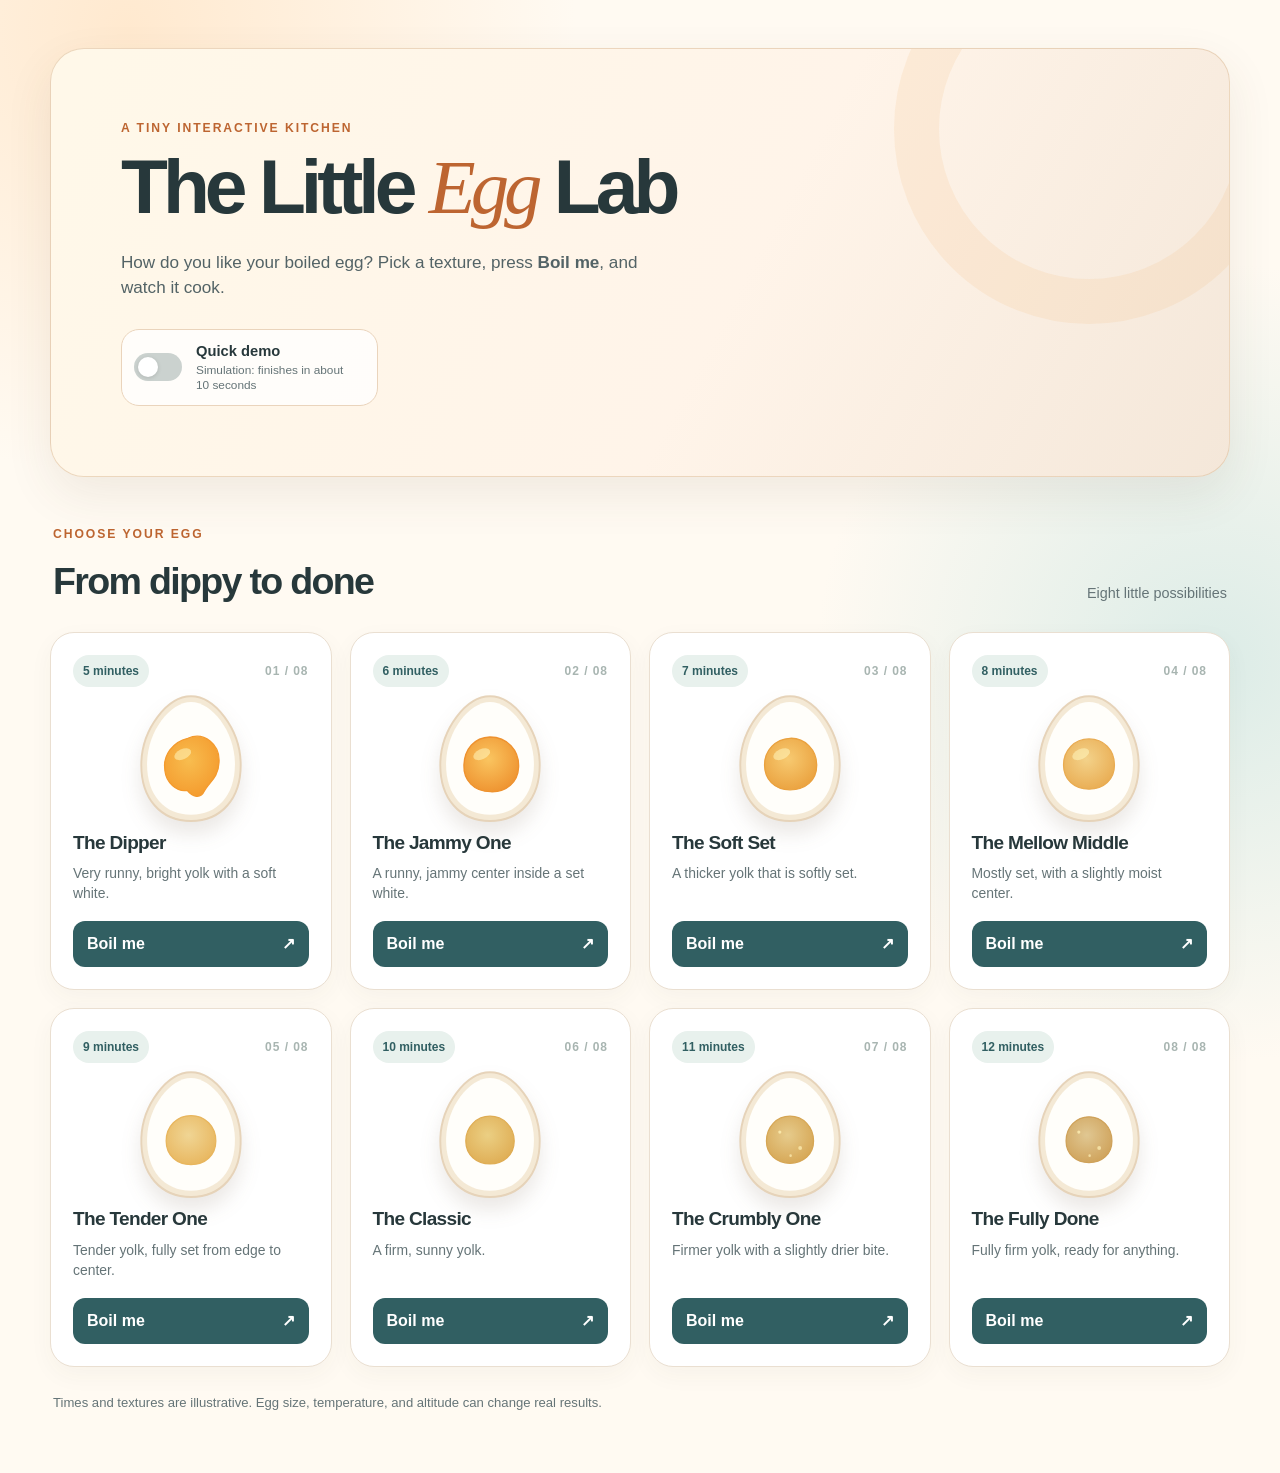
==== HW1/index.html @ b28ab468 "Initial commit" ====
<!doctype html>
<html lang="en">
<head>
  <meta charset="UTF-8">
  <meta name="viewport" content="width=device-width, initial-scale=1">
  <meta name="theme-color" content="#fff7ed">
  <title>The Little Egg Lab</title>
  <link rel="stylesheet" href="style.css">
  <script src="script.js" defer></script>
</head>
<body>
  <main class="page-shell">
    <section id="choices-view" class="view" aria-labelledby="page-title">
      <header class="hero">
        <p class="eyebrow">A tiny interactive kitchen</p>
        <h1 id="page-title">The Little <em>Egg</em> Lab</h1>
        <p class="hero-copy">How do you like your boiled egg? Pick a texture, press <strong>Boil me</strong>, and watch it cook.</p>
        <label class="demo-control">
          <input id="quick-demo" type="checkbox">
          <span class="switch" aria-hidden="true"></span>
          <span class="demo-text"><strong>Quick demo</strong><small>Simulation: finishes in about 10 seconds</small></span>
        </label>
      </header>

      <div class="section-heading">
        <div>
          <p class="eyebrow">Choose your egg</p>
          <h2>From dippy to done</h2>
        </div>
        <p>Eight little possibilities</p>
      </div>
      <div id="egg-grid" class="egg-grid"></div>
      <p class="footnote">Times and textures are illustrative. Egg size, temperature, and altitude can change real results.</p>
    </section>

    <section id="cooking-view" class="view stage-view" aria-labelledby="stage-title" hidden>
      <div class="stage-card">
        <p class="eyebrow">Your egg is on its way</p>
        <h2 id="stage-title" tabindex="-1">Getting ready</h2>
        <p id="selected-label" class="stage-selection"></p>
        <div class="stage-visual" aria-hidden="true">
          <div class="pot">
            <span class="bubble bubble-one"></span>
            <span class="bubble bubble-two"></span>
            <span class="bubble bubble-three"></span>
            <span class="pot-egg"></span>
          </div>
        </div>
        <p id="countdown-number" class="big-number" aria-live="polite"></p>
        <p id="timer-number" class="big-number timer-number" role="timer" aria-live="off" hidden></p>
        <p id="stage-status" class="stage-status" aria-live="polite"></p>
        <p id="demo-note" class="demo-note" hidden>Quick demo is a simulation. Your chosen egg still gets its own result.</p>
      </div>
    </section>

    <section id="result-view" class="view stage-view" aria-labelledby="result-title" hidden>
      <div class="result-card">
        <p class="eyebrow">Ding! It's ready</p>
        <h2 id="result-title" tabindex="-1">Your egg is ready</h2>
        <div id="result-art" class="result-art" aria-hidden="true"></div>
        <p id="result-minutes" class="result-minutes"></p>
        <p id="result-texture" class="result-texture"></p>
        <div class="serving-box">
          <span aria-hidden="true">✦</span>
          <p id="result-serving"></p>
        </div>
        <button id="try-another" class="primary-button" type="button">Try another egg <span aria-hidden="true">↗</span></button>
      </div>
    </section>
  </main>
</body>
</html>
---- HW1/style.css ----
:root {
  --ink: #27383b;
  --muted: #657477;
  --cream: #fffaf2;
  --paper: #ffffff;
  --peach: #f8e5cf;
  --orange: #e9954b;
  --orange-dark: #bd6531;
  --teal: #315f62;
  --border: #eadfd1;
  --shadow: 0 18px 48px rgba(91, 66, 44, .09);
}

* { box-sizing: border-box; }
html { scroll-behavior: smooth; }
body {
  margin: 0;
  min-width: 320px;
  color: var(--ink);
  background:
    radial-gradient(circle at 10% 2%, #ffe9cf 0, transparent 28rem),
    radial-gradient(circle at 95% 45%, #dcece7 0, transparent 25rem),
    var(--cream);
  font-family: ui-rounded, "Avenir Next", Avenir, -apple-system, BlinkMacSystemFont, "Segoe UI", sans-serif;
  line-height: 1.5;
}
button, input { font: inherit; }
button { cursor: pointer; }
button:focus-visible, input:focus-visible + .switch, h2:focus-visible {
  outline: 3px solid var(--teal);
  outline-offset: 4px;
}
[hidden] { display: none !important; }
.page-shell { width: min(1180px, calc(100% - 40px)); margin: 0 auto; padding: 48px 0 60px; }
.eyebrow {
  margin: 0 0 10px;
  color: var(--orange-dark);
  font-size: .76rem;
  font-weight: 800;
  letter-spacing: .16em;
  text-transform: uppercase;
}
.hero {
  position: relative;
  overflow: hidden;
  padding: clamp(34px, 6vw, 70px);
  border: 1px solid rgba(224, 194, 161, .6);
  border-radius: 34px;
  background: linear-gradient(118deg, #fff8e9 4%, #fff4e9 58%, #f4e7d9);
  box-shadow: var(--shadow);
}
.hero::after {
  content: "";
  position: absolute;
  width: 300px;
  height: 300px;
  right: -55px;
  top: -115px;
  border: 45px solid rgba(239, 175, 109, .14);
  border-radius: 50%;
  pointer-events: none;
}
.hero h1 {
  position: relative;
  z-index: 1;
  margin: 0;
  max-width: 670px;
  font-size: clamp(2.7rem, 6vw, 5.2rem);
  line-height: 1.02;
  letter-spacing: -.065em;
}
.hero h1 em { color: var(--orange-dark); font-family: Georgia, serif; font-weight: 500; }
.hero-copy { position: relative; z-index: 1; max-width: 520px; margin: 22px 0 28px; color: #536366; font-size: 1.07rem; }
.demo-control {
  position: relative;
  z-index: 1;
  display: inline-flex;
  align-items: center;
  gap: 14px;
  padding: 12px 18px 12px 12px;
  border: 1px solid #ead4bc;
  border-radius: 18px;
  background: rgba(255,255,255,.76);
  cursor: pointer;
}
.demo-control input { position: absolute; opacity: 0; width: 1px; height: 1px; }
.switch {
  position: relative;
  flex: 0 0 48px;
  height: 28px;
  border-radius: 99px;
  background: #cbd2cf;
  transition: background .2s;
}
.switch::after {
  content: "";
  position: absolute;
  top: 4px;
  left: 4px;
  width: 20px;
  height: 20px;
  border-radius: 50%;
  background: white;
  box-shadow: 0 1px 4px #0002;
  transition: transform .2s;
}
.demo-control input:checked + .switch { background: var(--teal); }
.demo-control input:checked + .switch::after { transform: translateX(20px); }
.demo-text { display: flex; flex-direction: column; line-height: 1.25; }
.demo-text strong { font-size: .92rem; }
.demo-text small { margin-top: 3px; color: var(--muted); font-size: .74rem; }
.section-heading { display: flex; align-items: end; justify-content: space-between; gap: 20px; margin: 48px 3px 22px; }
.section-heading h2 { margin: 0; font-size: clamp(1.65rem, 3vw, 2.35rem); letter-spacing: -.045em; }
.section-heading > p { margin: 0 0 5px; color: var(--muted); font-size: .9rem; }
.egg-grid { display: grid; grid-template-columns: repeat(4, minmax(0, 1fr)); gap: 18px; }
.egg-card {
  display: flex;
  flex-direction: column;
  min-height: 350px;
  padding: 22px;
  border: 1px solid var(--border);
  border-radius: 24px;
  background: var(--paper);
  box-shadow: 0 8px 24px rgba(78, 60, 42, .045);
  transition: transform .2s, box-shadow .2s;
}
.egg-card:hover { transform: translateY(-4px); box-shadow: var(--shadow); }
.card-top { display: flex; align-items: center; justify-content: space-between; gap: 12px; }
.minute-badge { padding: 7px 10px; border-radius: 99px; color: var(--teal); background: #e8f1ed; font-size: .75rem; font-weight: 800; white-space: nowrap; }
.card-number { color: #a8b5b1; font-size: .75rem; font-weight: 800; letter-spacing: .08em; }
.egg-art { display: grid; place-items: center; min-height: 142px; }
.egg-art svg { display: block; width: 120px; height: 140px; filter: drop-shadow(0 12px 10px rgba(90, 63, 38, .12)); }
.egg-card h3 { margin: 0 0 6px; font-size: 1.19rem; letter-spacing: -.035em; }
.egg-card p { margin: 0 0 18px; color: var(--muted); font-size: .87rem; line-height: 1.45; }
.card-button, .primary-button {
  border: 0;
  border-radius: 12px;
  color: white;
  background: var(--teal);
  font-weight: 800;
  transition: background .2s, transform .2s;
}
.card-button:hover, .primary-button:hover { background: #214548; transform: translateY(-1px); }
.card-button { display: flex; justify-content: space-between; align-items: center; width: 100%; margin-top: auto; padding: 11px 14px; }
.footnote { margin: 26px 3px 0; color: var(--muted); font-size: .82rem; }
.stage-view { min-height: calc(100vh - 110px); display: grid; place-items: center; }
.stage-card, .result-card {
  width: min(610px, 100%);
  padding: clamp(28px, 5vw, 52px);
  border: 1px solid var(--border);
  border-radius: 32px;
  background: #fffdf9;
  box-shadow: var(--shadow);
  text-align: center;
}
.stage-card h2, .result-card h2 { margin: 0; font-size: clamp(2rem, 5vw, 3.1rem); letter-spacing: -.055em; line-height: 1.1; }
.stage-selection { margin: 13px 0 0; color: var(--muted); }
.stage-visual { display: grid; place-items: center; height: 205px; margin: 12px auto 0; }
.pot { position: relative; width: 195px; height: 120px; margin-top: 50px; border: 7px solid #416d70; border-top: 12px solid #294f52; border-radius: 16px 16px 76px 76px; background: #b8d9d3; box-shadow: inset 0 -12px #94c2bb, 0 14px 20px #294f5218; }
.pot::before, .pot::after { content: ""; position: absolute; top: 17px; width: 28px; height: 16px; border: 6px solid #416d70; }
.pot::before { left: -35px; border-right: 0; border-radius: 8px 0 0 8px; }
.pot::after { right: -35px; border-left: 0; border-radius: 0 8px 8px 0; }
.pot-egg { position: absolute; left: 65px; top: 20px; width: 49px; height: 65px; border-radius: 50% 50% 48% 48%; background: #fff7e9; transform: rotate(-15deg); }
.bubble { position: absolute; bottom: 115px; width: 12px; height: 12px; border: 2px solid #8bbdb7; border-radius: 50%; animation: rise 2s ease-in-out infinite; }
.bubble-one { left: 35px; } .bubble-two { left: 95px; animation-delay: .6s; } .bubble-three { left: 145px; animation-delay: 1.1s; }
@keyframes rise { 0% { opacity: 0; transform: translateY(10px) scale(.6); } 50% { opacity: 1; } 100% { opacity: 0; transform: translateY(-35px) scale(1.2); } }
.big-number { margin: 0; color: var(--orange-dark); font-size: clamp(5rem, 13vw, 8rem); font-weight: 850; line-height: 1; letter-spacing: -.08em; font-variant-numeric: tabular-nums; }
.timer-number { font-size: clamp(4rem, 11vw, 6.5rem); }
.stage-status { min-height: 1.5em; margin: 16px 0 0; color: var(--teal); font-weight: 750; }
.demo-note { margin: 18px 0 0; color: var(--muted); font-size: .84rem; }
.result-art { display: grid; place-items: center; height: 275px; margin: 13px auto 0; }
.result-art svg { width: 220px; height: 255px; filter: drop-shadow(0 16px 13px rgba(90, 63, 38, .13)); }
.result-minutes { margin: 0; color: var(--orange-dark); font-weight: 850; text-transform: uppercase; letter-spacing: .13em; font-size: .8rem; }
.result-texture { margin: 9px 0 22px; font-size: 1.13rem; font-weight: 700; }
.serving-box { display: flex; justify-content: center; align-items: flex-start; gap: 12px; margin: 0 0 24px; padding: 16px; border-radius: 16px; color: var(--teal); background: #eaf3ee; text-align: left; }
.serving-box span { color: var(--orange-dark); }
.serving-box p { margin: 0; }
.primary-button { padding: 14px 22px; }
.primary-button span { margin-left: 14px; }
@media (max-width: 900px) { .egg-grid { grid-template-columns: repeat(2, minmax(0, 1fr)); } }
@media (max-width: 560px) {
  .page-shell { width: min(100% - 28px, 420px); padding-top: 18px; }
  .hero { padding: 31px 25px; border-radius: 26px; }
  .hero::after { width: 180px; height: 180px; right: -75px; top: -75px; }
  .hero-copy { font-size: .95rem; }
  .section-heading { align-items: start; margin-top: 38px; }
  .section-heading > p { display: none; }
  .egg-grid { grid-template-columns: 1fr; gap: 13px; }
  .egg-card { min-height: 250px; display: grid; grid-template-columns: 125px 1fr; column-gap: 12px; padding: 17px; }
  .card-top { grid-column: 1 / -1; }
  .egg-art { grid-row: 2 / 5; min-height: 115px; }
  .egg-art svg { width: 102px; height: 116px; }
  .egg-card h3 { align-self: end; }
  .egg-card p { margin-bottom: 10px; }
  .card-button { grid-column: 1 / -1; }
  .stage-view { min-height: calc(100vh - 36px); }
}
@media (prefers-reduced-motion: reduce) {
  *, *::before, *::after { animation-duration: .01ms !important; transition-duration: .01ms !important; scroll-behavior: auto !important; }
}
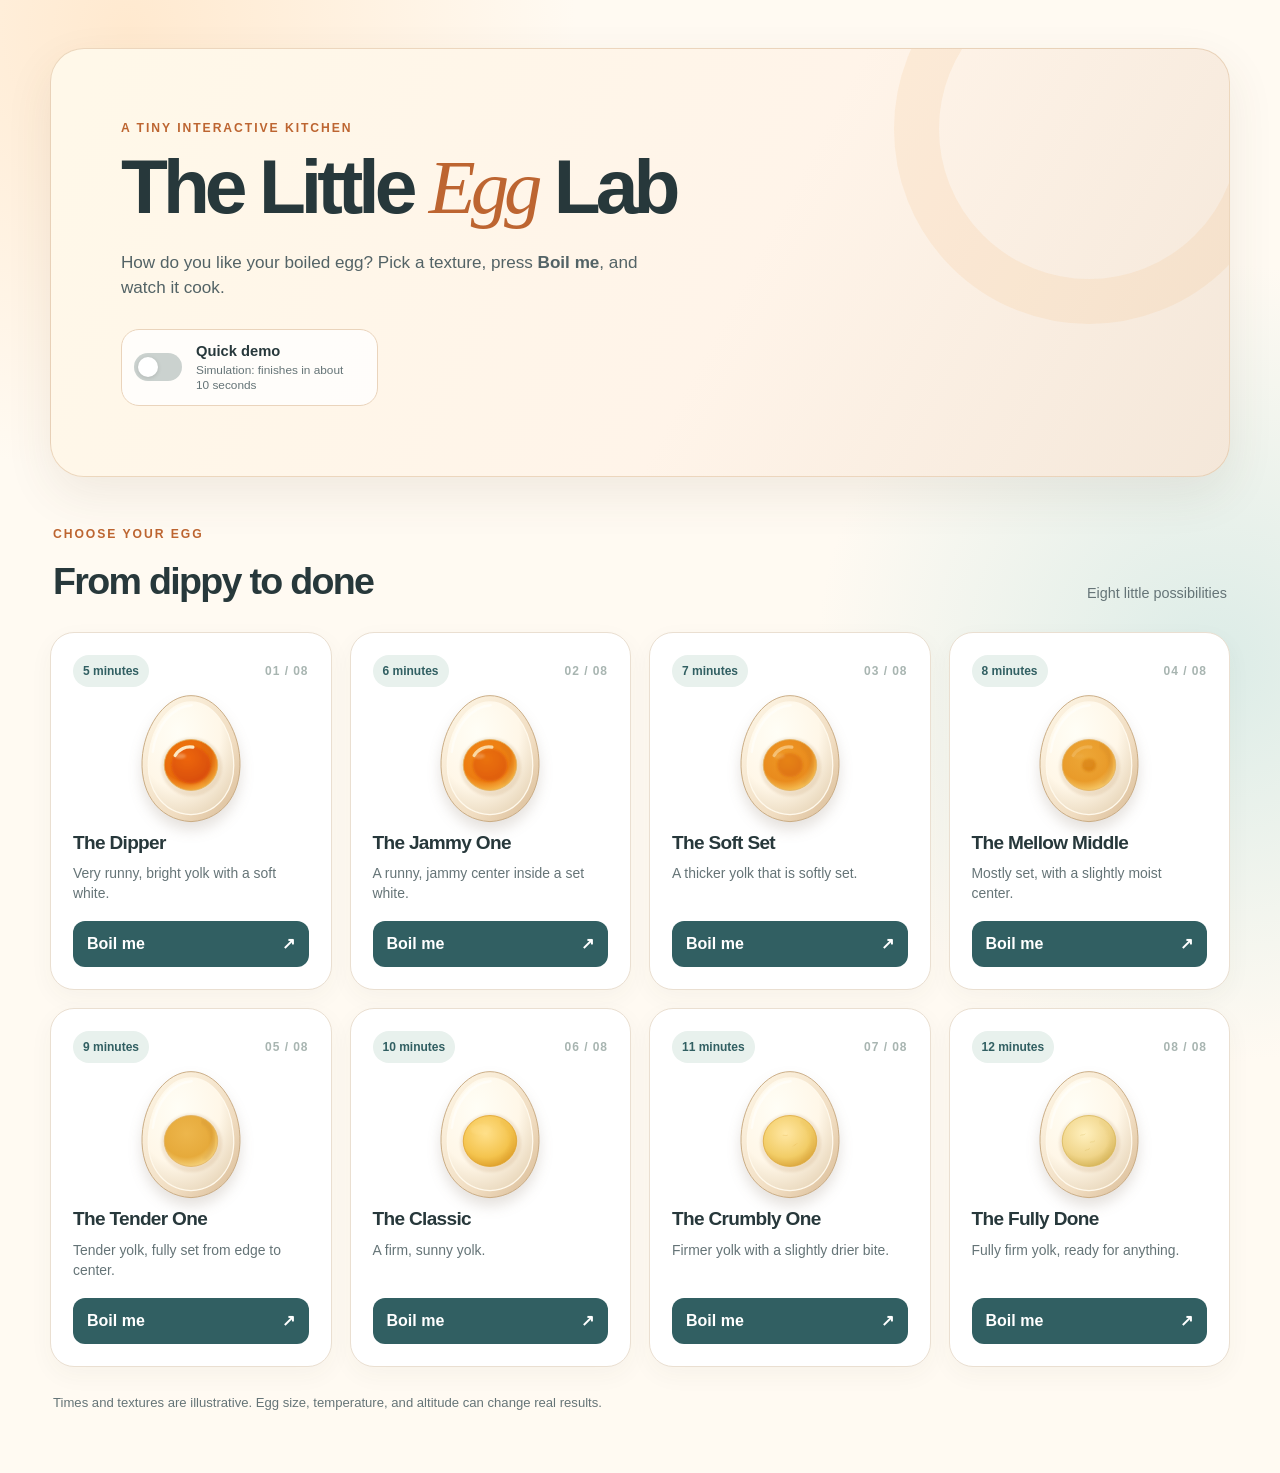
==== commit 658a009f: "activity ac" ====
--- a/HW1/index.html
+++ b/HW1/index.html
@@ -57,7 +57,7 @@
       <div class="result-card">
         <p class="eyebrow">Ding! It's ready</p>
         <h2 id="result-title" tabindex="-1">Your egg is ready</h2>
-        <div id="result-art" class="result-art" aria-hidden="true"></div>
+        <div id="result-art" class="result-art"></div>
         <p id="result-minutes" class="result-minutes"></p>
         <p id="result-texture" class="result-texture"></p>
         <div class="serving-box">
--- a/HW1/style.css
+++ b/HW1/style.css
@@ -129,7 +129,7 @@
 .minute-badge { padding: 7px 10px; border-radius: 99px; color: var(--teal); background: #e8f1ed; font-size: .75rem; font-weight: 800; white-space: nowrap; }
 .card-number { color: #a8b5b1; font-size: .75rem; font-weight: 800; letter-spacing: .08em; }
 .egg-art { display: grid; place-items: center; min-height: 142px; }
-.egg-art svg { display: block; width: 120px; height: 140px; filter: drop-shadow(0 12px 10px rgba(90, 63, 38, .12)); }
+.egg-art svg { display: block; width: 120px; height: 140px; filter: drop-shadow(0 8px 7px rgba(95, 70, 45, .16)); }
 .egg-card h3 { margin: 0 0 6px; font-size: 1.19rem; letter-spacing: -.035em; }
 .egg-card p { margin: 0 0 18px; color: var(--muted); font-size: .87rem; line-height: 1.45; }
 .card-button, .primary-button {
@@ -169,7 +169,7 @@
 .stage-status { min-height: 1.5em; margin: 16px 0 0; color: var(--teal); font-weight: 750; }
 .demo-note { margin: 18px 0 0; color: var(--muted); font-size: .84rem; }
 .result-art { display: grid; place-items: center; height: 275px; margin: 13px auto 0; }
-.result-art svg { width: 220px; height: 255px; filter: drop-shadow(0 16px 13px rgba(90, 63, 38, .13)); }
+.result-art svg { width: 220px; height: 255px; filter: drop-shadow(0 11px 12px rgba(95, 70, 45, .15)); }
 .result-minutes { margin: 0; color: var(--orange-dark); font-weight: 850; text-transform: uppercase; letter-spacing: .13em; font-size: .8rem; }
 .result-texture { margin: 9px 0 22px; font-size: 1.13rem; font-weight: 700; }
 .serving-box { display: flex; justify-content: center; align-items: flex-start; gap: 12px; margin: 0 0 24px; padding: 16px; border-radius: 16px; color: var(--teal); background: #eaf3ee; text-align: left; }
